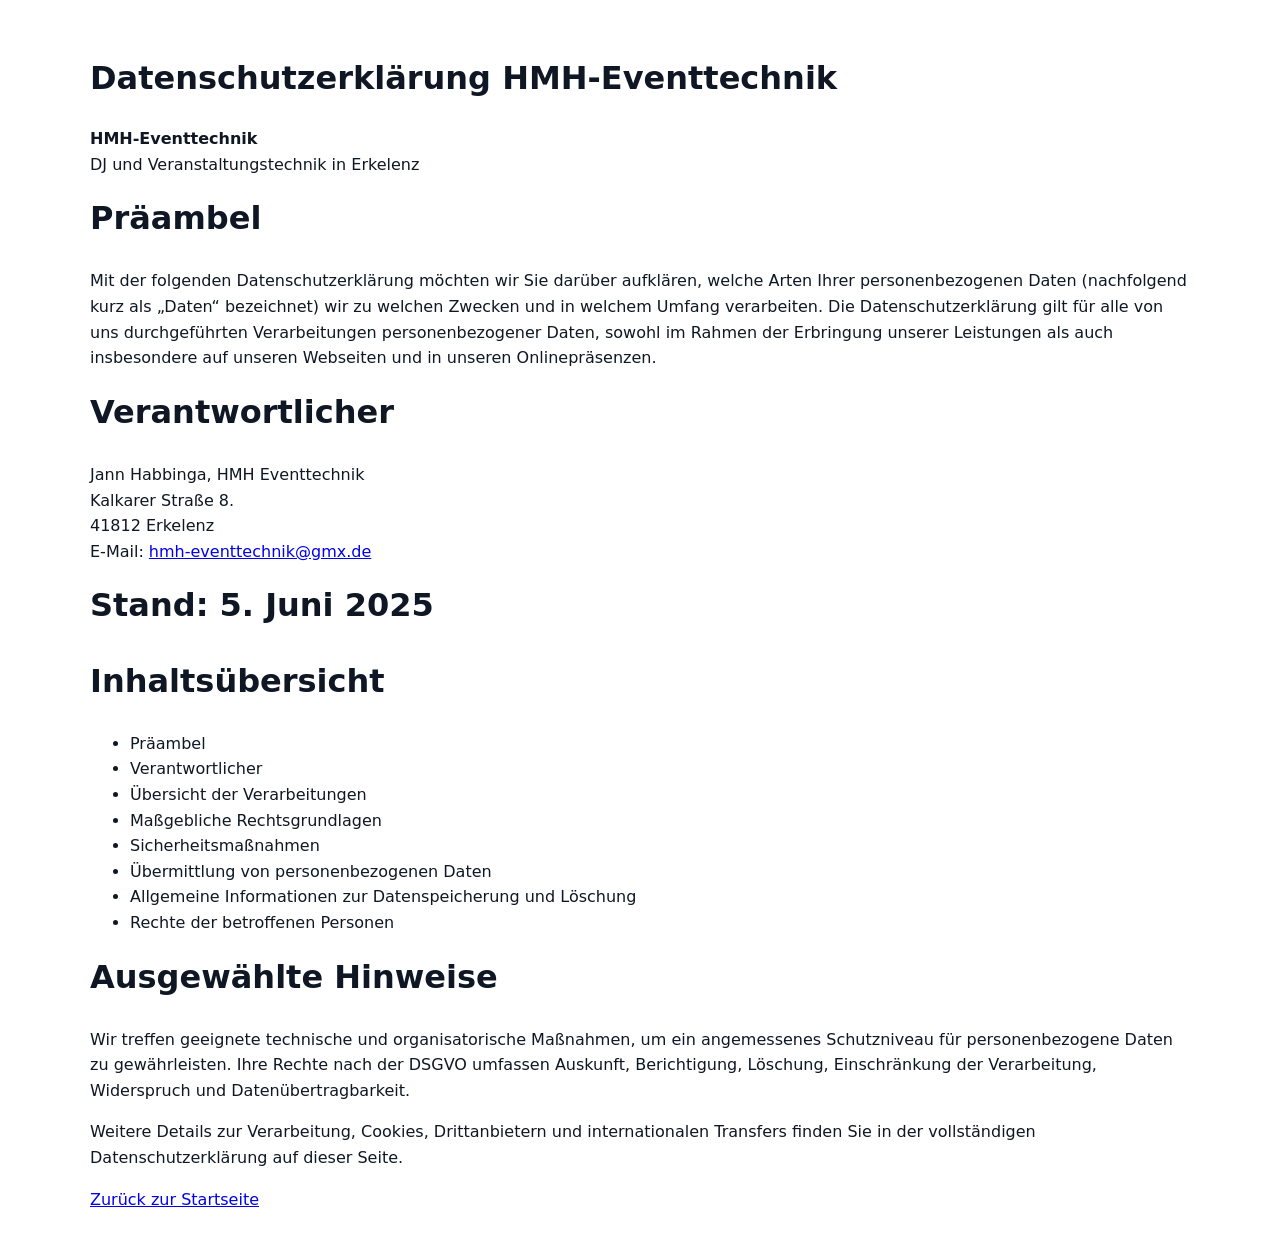
==== pages/datenschutz.html @ 4451945c "Website modernization with modals, carousel gallery, and Formspree contact form" ====
<!doctype html>
<html lang="de">
<head>
  <meta charset="utf-8" />
  <meta name="viewport" content="width=device-width,initial-scale=1" />
  <title>Datenschutzerklärung — HMH-Eventtechnik</title>
  <link rel="stylesheet" href="../styles.css" />
</head>
<body>
  <div class="container" style="padding:2rem 0">
    <h1>Datenschutzerklärung HMH-Eventtechnik</h1>
    <p><strong>HMH-Eventtechnik</strong><br>
    DJ und Veranstaltungstechnik in Erkelenz</p>

    <h2>Präambel</h2>
    <p>Mit der folgenden Datenschutzerklärung möchten wir Sie darüber aufklären, welche Arten Ihrer personenbezogenen Daten (nachfolgend kurz als „Daten“ bezeichnet) wir zu welchen Zwecken und in welchem Umfang verarbeiten. Die Datenschutzerklärung gilt für alle von uns durchgeführten Verarbeitungen personenbezogener Daten, sowohl im Rahmen der Erbringung unserer Leistungen als auch insbesondere auf unseren Webseiten und in unseren Onlinepräsenzen.</p>

    <h2>Verantwortlicher</h2>
    <p>Jann Habbinga, HMH Eventtechnik<br>
    Kalkarer Straße 8.<br>
    41812 Erkelenz<br>
    E-Mail: <a href="mailto:hmh-eventtechnik@gmx.de">hmh-eventtechnik@gmx.de</a></p>

    <h2>Stand: 5. Juni 2025</h2>

    <h2>Inhaltsübersicht</h2>
    <ul>
      <li>Präambel</li>
      <li>Verantwortlicher</li>
      <li>Übersicht der Verarbeitungen</li>
      <li>Maßgebliche Rechtsgrundlagen</li>
      <li>Sicherheitsmaßnahmen</li>
      <li>Übermittlung von personenbezogenen Daten</li>
      <li>Allgemeine Informationen zur Datenspeicherung und Löschung</li>
      <li>Rechte der betroffenen Personen</li>
    </ul>

    <h2>Ausgewählte Hinweise</h2>
    <p>Wir treffen geeignete technische und organisatorische Maßnahmen, um ein angemessenes Schutzniveau für personenbezogene Daten zu gewährleisten. Ihre Rechte nach der DSGVO umfassen Auskunft, Berichtigung, Löschung, Einschränkung der Verarbeitung, Widerspruch und Datenübertragbarkeit.</p>

    <p>Weitere Details zur Verarbeitung, Cookies, Drittanbietern und internationalen Transfers finden Sie in der vollständigen Datenschutzerklärung auf dieser Seite.</p>

    <p><a href="../index.html">Zurück zur Startseite</a></p>
  </div>
</body>
</html>
---- styles.css ----
:root{
  --bg:#ffffff;
  --text:#0f1724;
  --muted:#6b7280;
  --accent-start:#2aa0ff;
  --accent-end:#9b3b9b;
  --accent-light:#e8f4ff;
  --max-width:1100px;
  --container-padding:1rem;
  --radius:10px;
}
*{box-sizing:border-box}
body{font-family:Inter,system-ui,Segoe UI,Roboto,Arial,sans-serif;background:var(--bg);color:var(--text);line-height:1.6;margin:0}
.container{max-width:var(--max-width);margin:0 auto;padding:0 var(--container-padding)}
.site-header{background:linear-gradient(135deg,var(--accent-start) 0%,var(--accent-end) 100%);color:white}
.site-header{background:linear-gradient(135deg,var(--accent-start) 0%,var(--accent-end) 100%);color:white;position:sticky;top:0;z-index:60;transition:box-shadow .18s ease,padding .18s ease}
.header-inner{display:flex;align-items:center;justify-content:space-between;padding:.75rem 0;transition:padding .2s ease}
.logo img{height:auto;max-height:64px;width:auto;display:block;transition:max-height .2s ease}
.nav-toggle{background:transparent;border:0;color:white;font-size:1.6rem;display:inline-flex;align-items:center;gap:.5rem;padding:.25rem .5rem;border-radius:8px}
.nav-toggle:focus{outline:2px solid rgba(255,255,255,0.2)}
.main-nav{position:relative}
.main-nav ul{list-style:none;margin:0;padding:0;display:flex;gap:1rem;align-items:center}
.main-nav a{color:white;text-decoration:none;font-weight:600;padding:.35rem .5rem;border-radius:6px;transition:all .2s ease}
.main-nav a:hover{background:rgba(255,255,255,0.15);transform:translateY(-1px)}

/* mobile navigation: integrated (pushes content down) */
.main-nav{max-height:0;overflow:hidden;transition:max-height .28s ease,padding .18s ease}
.main-nav.open{max-height:420px;padding-bottom:.6rem}
.main-nav ul{display:flex;flex-direction:column;gap:.5rem;padding-top:.25rem}
.main-nav a{display:block}

@keyframes nav-drop{from{transform:translateY(-6px);opacity:0}to{transform:translateY(0);opacity:1}}

/* desktop overrides */
@media(min-width:700px){
  .main-nav{max-height:none;overflow:visible;padding:0}
  .main-nav ul{display:flex;flex-direction:row;gap:1rem;padding:0}
}

.hero{padding:4.5rem 0;background:linear-gradient(135deg,rgba(42,160,255,0.05) 0%,rgba(155,59,155,0.03) 100%)}
.hero-inner{display:flex;flex-direction:column;gap:1.5rem}
.hero h1{font-size:2rem;margin:0;line-height:1.2}
.hero h1 small{display:block;font-size:1.25rem;font-weight:500;color:var(--accent-start)}
.lead{color:var(--muted);font-size:1.05rem}
.hero-ctas{display:flex;flex-wrap:wrap;gap:1rem;margin-top:.5rem}
.btn{padding:.85rem 1.8rem;border-radius:8px;text-decoration:none;display:inline-flex;align-items:center;justify-content:center;font-weight:600;transition:all .2s ease;border:2px solid transparent;cursor:pointer}
.btn-primary{background:linear-gradient(135deg,var(--accent-start),var(--accent-end));color:white;box-shadow:0 4px 15px rgba(42,160,255,0.3)}
.btn-primary:hover{transform:translateY(-2px);box-shadow:0 6px 25px rgba(42,160,255,0.4)}
.btn-outline-light{background:rgba(255,255,255,0.35);border:2px solid white;color:#000;backdrop-filter:blur(10px);box-shadow:0 2px 8px rgba(0,0,0,0.3);font-weight:700;text-shadow:0 1px 2px rgba(255,255,255,0.3)}
.btn-outline-light:hover{background:rgba(255,255,255,0.45);transform:translateY(-2px);box-shadow:0 6px 18px rgba(0,0,0,0.35)}
.btn-ghost{background:transparent;border:1px solid rgba(0,0,0,0.08);color:var(--text)}

.section{padding:3rem 0;border-bottom:1px solid rgba(0,0,0,0.02)}
h2{margin:0 0 1.5rem 0;font-size:2rem;color:var(--text)}
.section > .container > p:first-of-type{color:var(--muted);font-size:1.05rem;margin-bottom:1.5rem}
.services-list{display:grid;grid-template-columns:1fr;gap:2rem;padding-left:0;list-style:none}
.services-list li{display:flex;flex-direction:column;align-items:center;text-align:center;padding:0}
.service-icon{width:120px;height:120px;border-radius:50%;display:flex;align-items:center;justify-content:center;margin-bottom:1.5rem;transition:all .3s ease;box-shadow:0 4px 12px rgba(42,160,255,0.15);overflow:hidden;background:rgba(42,160,255,0.1)}
.service-icon img{width:100%;height:100%;object-fit:cover;filter:brightness(1.1) contrast(1.05)}
.service-icon svg{width:70%;height:70%;object-fit:contain;filter:drop-shadow(0 2px 4px rgba(0,0,0,0.1))}
.services-list li:nth-child(1) .service-icon{background:rgba(42,160,255,0.12)}
.services-list li:nth-child(2) .service-icon{background:rgba(255,165,0,0.12)}
.services-list li:nth-child(3) .service-icon{background:rgba(155,59,155,0.12)}
.services-list li:hover .service-icon{transform:scale(1.1);box-shadow:0 8px 20px rgba(42,160,255,0.25)}
.services-list li:nth-child(1):hover .service-icon{background:rgba(42,160,255,0.18)}
.services-list li:nth-child(2):hover .service-icon{background:rgba(255,165,0,0.18)}
.services-list li:nth-child(3):hover .service-icon{background:rgba(155,59,155,0.18)}

.grid{display:grid;grid-template-columns:1fr;gap:1.5rem;margin-top:1.5rem}
.card{border-radius:var(--radius);padding:1.5rem;background:white;box-shadow:0 2px 8px rgba(16,24,40,0.08);display:flex;flex-direction:column;gap:1rem;transition:all .3s ease;border:1px solid rgba(0,0,0,0.05)}
.card:hover{transform:translateY(-4px);box-shadow:0 12px 32px rgba(16,24,40,0.15)}
.card-equipment{cursor:pointer}
.card-equipment:hover{border-color:var(--accent-start);box-shadow:0 8px 24px rgba(42,160,255,0.2)}
.card-equipment .card-body{padding:0}
.card h3{margin:0;font-size:1.2rem}
.meta{color:var(--muted);font-size:.9rem}
.card-img{width:100%;height:160px;object-fit:cover;border-radius:8px;background:#f3f4f6}

/* Gallery Styles */
.gallery{background:rgba(42,160,255,0.01)}
.gallery-carousel{display:flex;justify-content:center;margin-top:1.5rem}

.carousel-container{position:relative;width:100%;max-width:600px;aspect-ratio:1;background:#f3f4f6;border-radius:8px;overflow:hidden}
.carousel-image{width:100%;height:100%;object-fit:cover;cursor:pointer;transition:transform .2s ease}
.carousel-image:hover{transform:scale(1.02)}
.carousel-btn{position:absolute;top:50%;transform:translateY(-50%);background:rgba(255,255,255,0.9);border:0;width:50px;height:50px;border-radius:50%;font-size:1.5rem;cursor:pointer;transition:all .2s ease;display:flex;align-items:center;justify-content:center;z-index:10}
.carousel-btn:hover{background:white;transform:translateY(-50%) scale(1.1)}
.carousel-prev{left:15px}
.carousel-next{right:15px}
.carousel-dots{position:absolute;bottom:15px;left:50%;transform:translateX(-50%);display:flex;gap:0.5rem;z-index:10}
.carousel-dot{width:10px;height:10px;border-radius:50%;background:rgba(255,255,255,0.5);border:0;cursor:pointer;transition:all .2s ease}
.carousel-dot.active{background:white;width:30px;border-radius:5px}

/* gallery modal */
.lightbox{position:fixed;inset:0;display:flex;align-items:center;justify-content:center;background:rgba(2,6,23,0.85);z-index:9999;opacity:0;visibility:hidden;transition:opacity .2s ease,visibility .2s;padding:2rem}
.lightbox.open{opacity:1;visibility:visible}
.lightbox img{max-width:94%;max-height:86%;border-radius:8px;box-shadow:0 10px 40px rgba(2,6,23,0.8);transform:scale(.95);transition:transform .2s ease}
.lightbox.open img{transform:scale(1)}
.lightbox .close{position:absolute;top:18px;right:18px;color:white;background:rgba(0,0,0,0.3);border:0;font-size:2.5rem;width:50px;height:50px;border-radius:50%;display:flex;align-items:center;justify-content:center;cursor:pointer;transition:all .2s ease}
.lightbox .close:hover{background:rgba(0,0,0,0.5);transform:scale(1.1)}
.gallery-grid img{cursor:pointer}

.contact-form{display:flex;flex-direction:column;gap:1rem;max-width:520px;padding:2rem;background:white;border:2px solid #e5e7eb;border-radius:8px;box-shadow:0 2px 8px rgba(0,0,0,0.05)}
.contact-form input,.contact-form textarea{padding:.75rem;border:1px solid #e5e7eb;border-radius:6px;font-size:1rem;transition:all .2s ease}
.contact-form input:focus,.contact-form textarea:focus{outline:none;border-color:var(--accent-start);box-shadow:0 0 0 3px rgba(42,160,255,0.1)}

.contact-wrapper{display:grid;grid-template-columns:1fr;gap:3rem;align-items:start}
.contact-info{order:1}
.contact-form{order:2;max-width:100%}
.contact-logo{order:3;display:none;align-items:center;justify-content:center;padding:2rem}

.site-footer{border-top:1px solid #eef2f7;padding:2rem 0;background:#fafafa;margin-top:2rem}
.footer-inner{display:flex;justify-content:space-between;align-items:center;gap:1rem;flex-wrap:wrap}
.footer-inner p{margin:0}
.footer-social{display:flex;gap:1rem;align-items:center}
.footer-social a{color:var(--accent-start);text-decoration:none;font-weight:600;transition:all .2s ease;display:inline-flex;align-items:center;gap:0.5rem}
.footer-social a:hover{color:var(--accent-end);transform:scale(1.1)}

@media(min-width:700px){
  .hero h1{font-size:2.8rem}
  .grid{grid-template-columns:repeat(2,1fr)}
  .gallery-grid{grid-template-columns:repeat(3, 1fr)}
  .services-list{grid-template-columns:repeat(3,1fr)}
  .contact-wrapper{grid-template-columns:1fr 1fr;gap:4rem}
  .contact-info{order:1}
  .contact-form{order:2}
  .contact-logo{order:3;grid-column:2;display:flex}
}
/* compact header when scrolling */
.site-header.scrolled{box-shadow:0 6px 20px rgba(16,24,40,0.12);}
.site-header.scrolled .header-inner{padding:.45rem 0}

/* Equipment Modal */
.equipment-modal{position:fixed;inset:0;display:flex;align-items:center;justify-content:center;background:rgba(2,6,23,0.85);z-index:9999;opacity:0;visibility:hidden;transition:opacity .2s ease,visibility .2s;padding:1rem}
.equipment-modal.open{opacity:1;visibility:visible}
.equipment-modal-content{background:white;border-radius:12px;max-width:900px;width:100%;max-height:90vh;overflow-y:auto;box-shadow:0 20px 60px rgba(0,0,0,0.3);display:grid;grid-template-columns:1fr;position:relative}
.equipment-modal-close{position:absolute;top:20px;right:20px;background:rgba(0,0,0,0.1);border:0;font-size:2.5rem;width:50px;height:50px;border-radius:50%;cursor:pointer;color:var(--text);transition:all .2s ease;z-index:10}
.equipment-modal-close:hover{background:rgba(0,0,0,0.2);transform:scale(1.1)}
.equipment-modal-body{display:grid;grid-template-columns:1fr;gap:2rem;padding:2rem}
.equipment-images{position:relative;width:100%;aspect-ratio:1;border-radius:8px;overflow:hidden;background:#f3f4f6}
.equipment-modal-img{width:100%;height:100%;object-fit:cover}
.equipment-nav{position:absolute;top:50%;transform:translateY(-50%);background:rgba(255,255,255,0.9);border:0;width:50px;height:50px;border-radius:50%;font-size:1.5rem;cursor:pointer;transition:all .2s ease;display:flex;align-items:center;justify-content:center}
.equipment-nav:hover{background:white;transform:translateY(-50%) scale(1.1)}
.equipment-prev{left:15px}
.equipment-next{right:15px}
.equipment-dots{position:absolute;bottom:15px;left:50%;transform:translateX(-50%);display:flex;gap:0.5rem}
.equipment-dot{width:10px;height:10px;border-radius:50%;background:rgba(255,255,255,0.5);border:0;cursor:pointer;transition:all .2s ease}
.equipment-dot.active{background:white;width:30px;border-radius:5px}
.equipment-info h2{margin:0 0 1rem 0;color:var(--text);font-size:1.8rem}
.equipment-info p{color:var(--muted);margin:0.5rem 0;line-height:1.6}
.equipment-description{font-size:1.05rem;color:var(--text);font-weight:500;margin:0 0 1.5rem 0}
.equipment-details{display:flex;flex-direction:column;gap:1rem}
.equipment-category{color:var(--accent-start);font-weight:600;margin:0}
.equipment-tech{border-top:1px solid #eef2f7;padding-top:1rem}
.equipment-tech p{margin:0.5rem 0;color:var(--text);font-size:0.95rem}
.equipment-availability{color:var(--accent-start);font-weight:600;margin:0}

@media(min-width:700px){
  .equipment-modal-body{grid-template-columns:1fr 1fr;gap:3rem;padding:3rem}
  .equipment-images{aspect-ratio:auto;min-height:400px}
}

@media(min-width:1000px){
  .grid{grid-template-columns:repeat(3,1fr)}
  .gallery-grid{grid-template-columns:repeat(4, 1fr)}
}

/* small utilities */
.muted{color:var(--muted)}

/* Additional animations and refinements */
@keyframes slideUp{from{opacity:0;transform:translateY(20px)}to{opacity:1;transform:translateY(0)}}
.section{animation:slideUp .4s ease}

/* Keyboard navigation for lightbox */
.lightbox img:focus{outline:2px solid white;outline-offset:2px}

/* Contact Section Redesign */
.contact-container{display:grid;grid-template-columns:1fr;gap:3rem;max-width:600px;margin:0 auto}
.contact-center{text-align:center;width:100%}
.contact-center h2{margin:0 0 2rem 0;font-size:2rem}
.contact-section{margin-bottom:2rem}
.contact-section h3{font-size:1.3rem;margin:0 0 1rem 0;color:var(--text)}
.contact-section p{color:var(--muted);margin:0.5rem 0;font-size:0.95rem}
.contact-section p a{color:var(--accent-start);text-decoration:none;font-weight:600;transition:all .2s ease}
.contact-section p a:hover{color:var(--accent-end);text-decoration:underline}
.contact-highlight{background:var(--accent-light);padding:1.5rem;border-radius:8px;color:var(--text);font-size:1rem;margin-top:2rem}

.contact-form{margin-top:3rem;padding:2rem;border:2px solid #e5e7eb;border-radius:8px;background:#fafafa}
.contact-form h3{font-size:1.2rem;margin:0 0 1.5rem 0;color:var(--text)}

/* Lightbox Navigation */
.lightbox img{position:relative}
.lightbox-nav{position:absolute;top:50%;transform:translateY(-50%);background:rgba(255,255,255,0.9);border:0;width:50px;height:50px;border-radius:50%;font-size:1.5rem;cursor:pointer;transition:all .2s ease;display:flex;align-items:center;justify-content:center;z-index:11}
.lightbox-nav:hover{background:white;transform:translateY(-50%) scale(1.1)}
.lightbox-prev{left:15px}
.lightbox-next{right:15px}
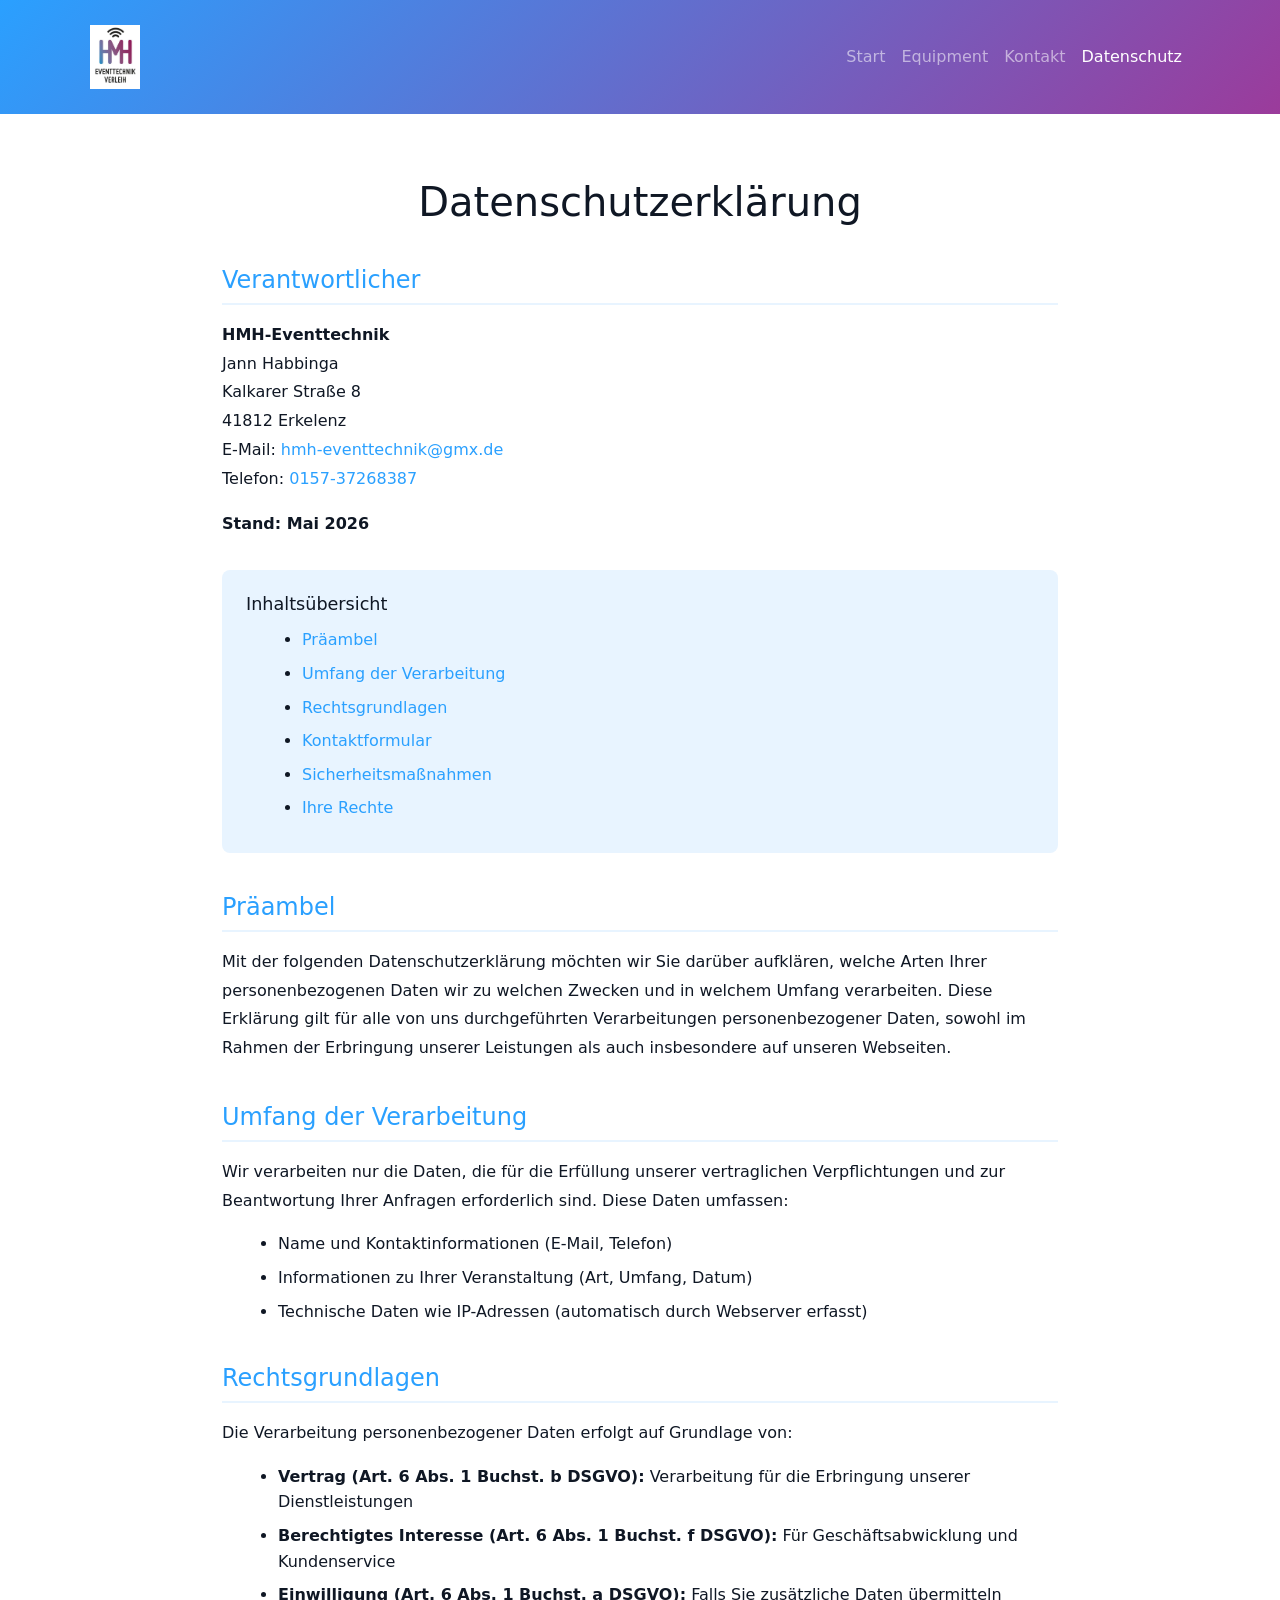
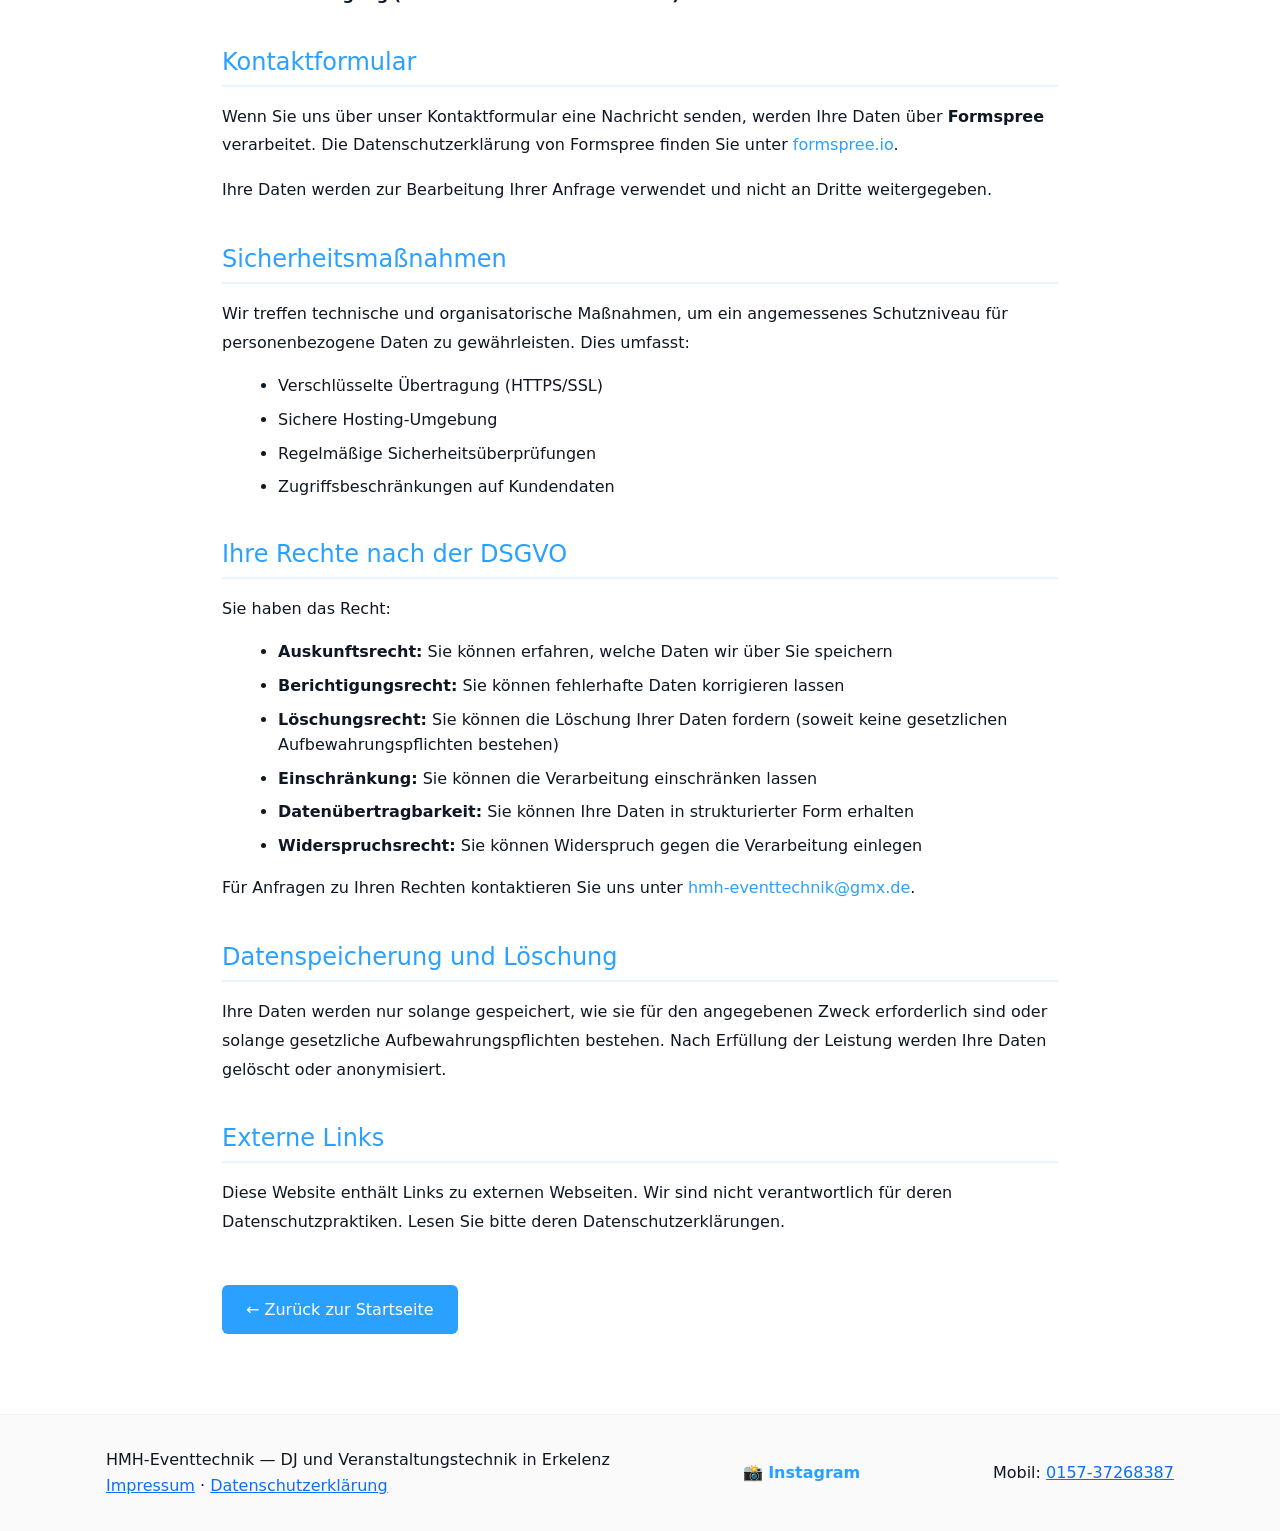
==== commit 4ee3e279: "immpressum und datenschutz update" ====
--- a/pages/datenschutz.html
+++ b/pages/datenschutz.html
@@ -3,44 +3,173 @@
 <head>
   <meta charset="utf-8" />
   <meta name="viewport" content="width=device-width,initial-scale=1" />
+  <meta name="description" content="Datenschutzerklärung von HMH-Eventtechnik" />
   <title>Datenschutzerklärung — HMH-Eventtechnik</title>
+  <link rel="icon" href="../assets/logo.png" />
+  <link href="https://cdn.jsdelivr.net/npm/bootstrap@5.3.2/dist/css/bootstrap.min.css" rel="stylesheet">
   <link rel="stylesheet" href="../styles.css" />
+  <style>
+    body { display: flex; flex-direction: column; min-height: 100vh; }
+    main { flex: 1; }
+    .legal-content { max-width: 900px; margin: 4rem auto 3rem; padding: 0 2rem; }
+    .legal-content h1 { font-size: 2.5rem; margin-bottom: 2rem; text-align: center; }
+    .legal-content h2 { font-size: 1.5rem; margin-top: 2.5rem; margin-bottom: 1rem; color: var(--accent-start); border-bottom: 2px solid var(--accent-light); padding-bottom: 0.5rem; }
+    .legal-content h3 { font-size: 1.1rem; margin-top: 1.5rem; margin-bottom: 0.75rem; }
+    .legal-content p { line-height: 1.8; margin-bottom: 1rem; color: var(--text); }
+    .legal-content a { color: var(--accent-start); text-decoration: none; }
+    .legal-content a:hover { text-decoration: underline; color: var(--accent-end); }
+    .legal-content ul, .legal-content ol { margin-left: 1.5rem; margin-bottom: 1rem; }
+    .legal-content li { margin-bottom: 0.5rem; }
+    .toc { background: var(--accent-light); padding: 1.5rem; border-radius: 8px; margin: 2rem 0; }
+    .toc ul { margin-left: 1.5rem; margin-bottom: 0; }
+    .back-button { display: inline-block; margin-top: 2rem; padding: 0.75rem 1.5rem; background: var(--accent-start) !important; color: white !important; border-radius: 6px; text-decoration: none !important; transition: all 0.2s; }
+    .back-button:hover { background: var(--accent-end); text-decoration: none; }
+    @media(max-width: 700px) {
+      .legal-content { margin: 2rem auto 2rem; }
+      .legal-content h1 { font-size: 1.8rem; margin-bottom: 1.5rem; }
+      .legal-content h2 { font-size: 1.2rem; margin-top: 1.5rem; }
+    }
+  </style>
 </head>
 <body>
-  <div class="container" style="padding:2rem 0">
-    <h1>Datenschutzerklärung HMH-Eventtechnik</h1>
-    <p><strong>HMH-Eventtechnik</strong><br>
-    DJ und Veranstaltungstechnik in Erkelenz</p>
+  <header class="site-header">
+    <nav class="navbar navbar-expand-lg navbar-dark">
+      <div class="container header-inner">
+        <a class="navbar-brand logo" href="../index.html">
+          <img src="../assets/logo.png" alt="HMH Eventtechnik Logo" />
+        </a>
+        <button class="navbar-toggler" type="button" data-bs-toggle="collapse" data-bs-target="#main-nav" aria-controls="main-nav" aria-expanded="false" aria-label="Navigation öffnen">
+          <span class="navbar-toggler-icon"></span>
+        </button>
+        <div class="collapse navbar-collapse" id="main-nav">
+          <ul class="navbar-nav ms-auto mb-2 mb-lg-0">
+            <li class="nav-item"><a class="nav-link" href="../index.html#start">Start</a></li>
+            <li class="nav-item"><a class="nav-link" href="../index.html#material">Equipment</a></li>
+            <li class="nav-item"><a class="nav-link" href="../index.html#kontakt">Kontakt</a></li>
+            <li class="nav-item"><a class="nav-link active" href="#">Datenschutz</a></li>
+          </ul>
+        </div>
+      </div>
+    </nav>
+  </header>
 
-    <h2>Präambel</h2>
-    <p>Mit der folgenden Datenschutzerklärung möchten wir Sie darüber aufklären, welche Arten Ihrer personenbezogenen Daten (nachfolgend kurz als „Daten“ bezeichnet) wir zu welchen Zwecken und in welchem Umfang verarbeiten. Die Datenschutzerklärung gilt für alle von uns durchgeführten Verarbeitungen personenbezogener Daten, sowohl im Rahmen der Erbringung unserer Leistungen als auch insbesondere auf unseren Webseiten und in unseren Onlinepräsenzen.</p>
+  <main>
+    <div class="legal-content">
+      <h1>Datenschutzerklärung</h1>
 
-    <h2>Verantwortlicher</h2>
-    <p>Jann Habbinga, HMH Eventtechnik<br>
-    Kalkarer Straße 8.<br>
-    41812 Erkelenz<br>
-    E-Mail: <a href="mailto:hmh-eventtechnik@gmx.de">hmh-eventtechnik@gmx.de</a></p>
+      <h2>Verantwortlicher</h2>
+      <p>
+        <strong>HMH-Eventtechnik</strong><br>
+        Jann Habbinga<br>
+        Kalkarer Straße 8<br>
+        41812 Erkelenz<br>
+        E-Mail: <a href="mailto:hmh-eventtechnik@gmx.de">hmh-eventtechnik@gmx.de</a><br>
+        Telefon: <a href="tel:+4915737268387">0157-37268387</a>
+      </p>
 
-    <h2>Stand: 5. Juni 2025</h2>
+      <p><strong>Stand: Mai 2026</strong></p>
 
-    <h2>Inhaltsübersicht</h2>
-    <ul>
-      <li>Präambel</li>
-      <li>Verantwortlicher</li>
-      <li>Übersicht der Verarbeitungen</li>
-      <li>Maßgebliche Rechtsgrundlagen</li>
-      <li>Sicherheitsmaßnahmen</li>
-      <li>Übermittlung von personenbezogenen Daten</li>
-      <li>Allgemeine Informationen zur Datenspeicherung und Löschung</li>
-      <li>Rechte der betroffenen Personen</li>
-    </ul>
+      <div class="toc">
+        <h3 style="margin-top:0">Inhaltsübersicht</h3>
+        <ul>
+          <li><a href="#praambel" style="color:var(--accent-start)">Präambel</a></li>
+          <li><a href="#umfang" style="color:var(--accent-start)">Umfang der Verarbeitung</a></li>
+          <li><a href="#rechtsgrundlagen" style="color:var(--accent-start)">Rechtsgrundlagen</a></li>
+          <li><a href="#kontaktformular" style="color:var(--accent-start)">Kontaktformular</a></li>
+          <li><a href="#sicherheit" style="color:var(--accent-start)">Sicherheitsmaßnahmen</a></li>
+          <li><a href="#rechte" style="color:var(--accent-start)">Ihre Rechte</a></li>
+        </ul>
+      </div>
 
-    <h2>Ausgewählte Hinweise</h2>
-    <p>Wir treffen geeignete technische und organisatorische Maßnahmen, um ein angemessenes Schutzniveau für personenbezogene Daten zu gewährleisten. Ihre Rechte nach der DSGVO umfassen Auskunft, Berichtigung, Löschung, Einschränkung der Verarbeitung, Widerspruch und Datenübertragbarkeit.</p>
+      <h2 id="praambel">Präambel</h2>
+      <p>
+        Mit der folgenden Datenschutzerklärung möchten wir Sie darüber aufklären, welche Arten Ihrer personenbezogenen Daten wir zu welchen Zwecken und in welchem Umfang verarbeiten. Diese Erklärung gilt für alle von uns durchgeführten Verarbeitungen personenbezogener Daten, sowohl im Rahmen der Erbringung unserer Leistungen als auch insbesondere auf unseren Webseiten.
+      </p>
 
-    <p>Weitere Details zur Verarbeitung, Cookies, Drittanbietern und internationalen Transfers finden Sie in der vollständigen Datenschutzerklärung auf dieser Seite.</p>
+      <h2 id="umfang">Umfang der Verarbeitung</h2>
+      <p>
+        Wir verarbeiten nur die Daten, die für die Erfüllung unserer vertraglichen Verpflichtungen und zur Beantwortung Ihrer Anfragen erforderlich sind. Diese Daten umfassen:
+      </p>
+      <ul>
+        <li>Name und Kontaktinformationen (E-Mail, Telefon)</li>
+        <li>Informationen zu Ihrer Veranstaltung (Art, Umfang, Datum)</li>
+        <li>Technische Daten wie IP-Adressen (automatisch durch Webserver erfasst)</li>
+      </ul>
 
-    <p><a href="../index.html">Zurück zur Startseite</a></p>
-  </div>
+      <h2 id="rechtsgrundlagen">Rechtsgrundlagen</h2>
+      <p>
+        Die Verarbeitung personenbezogener Daten erfolgt auf Grundlage von:
+      </p>
+      <ul>
+        <li><strong>Vertrag (Art. 6 Abs. 1 Buchst. b DSGVO):</strong> Verarbeitung für die Erbringung unserer Dienstleistungen</li>
+        <li><strong>Berechtigtes Interesse (Art. 6 Abs. 1 Buchst. f DSGVO):</strong> Für Geschäftsabwicklung und Kundenservice</li>
+        <li><strong>Einwilligung (Art. 6 Abs. 1 Buchst. a DSGVO):</strong> Falls Sie zusätzliche Daten übermitteln</li>
+      </ul>
+
+      <h2 id="kontaktformular">Kontaktformular</h2>
+      <p>
+        Wenn Sie uns über unser Kontaktformular eine Nachricht senden, werden Ihre Daten über <strong>Formspree</strong> verarbeitet. Die Datenschutzerklärung von Formspree finden Sie unter <a href="https://formspree.io/legal/privacy-policy/" target="_blank">formspree.io</a>.
+      </p>
+      <p>
+        Ihre Daten werden zur Bearbeitung Ihrer Anfrage verwendet und nicht an Dritte weitergegeben.
+      </p>
+
+      <h2 id="sicherheit">Sicherheitsmaßnahmen</h2>
+      <p>
+        Wir treffen technische und organisatorische Maßnahmen, um ein angemessenes Schutzniveau für personenbezogene Daten zu gewährleisten. Dies umfasst:
+      </p>
+      <ul>
+        <li>Verschlüsselte Übertragung (HTTPS/SSL)</li>
+        <li>Sichere Hosting-Umgebung</li>
+        <li>Regelmäßige Sicherheitsüberprüfungen</li>
+        <li>Zugriffsbeschränkungen auf Kundendaten</li>
+      </ul>
+
+      <h2 id="rechte">Ihre Rechte nach der DSGVO</h2>
+      <p>
+        Sie haben das Recht:
+      </p>
+      <ul>
+        <li><strong>Auskunftsrecht:</strong> Sie können erfahren, welche Daten wir über Sie speichern</li>
+        <li><strong>Berichtigungsrecht:</strong> Sie können fehlerhafte Daten korrigieren lassen</li>
+        <li><strong>Löschungsrecht:</strong> Sie können die Löschung Ihrer Daten fordern (soweit keine gesetzlichen Aufbewahrungspflichten bestehen)</li>
+        <li><strong>Einschränkung:</strong> Sie können die Verarbeitung einschränken lassen</li>
+        <li><strong>Datenübertragbarkeit:</strong> Sie können Ihre Daten in strukturierter Form erhalten</li>
+        <li><strong>Widerspruchsrecht:</strong> Sie können Widerspruch gegen die Verarbeitung einlegen</li>
+      </ul>
+      <p>
+        Für Anfragen zu Ihren Rechten kontaktieren Sie uns unter <a href="mailto:hmh-eventtechnik@gmx.de">hmh-eventtechnik@gmx.de</a>.
+      </p>
+
+      <h2>Datenspeicherung und Löschung</h2>
+      <p>
+        Ihre Daten werden nur solange gespeichert, wie sie für den angegebenen Zweck erforderlich sind oder solange gesetzliche Aufbewahrungspflichten bestehen. Nach Erfüllung der Leistung werden Ihre Daten gelöscht oder anonymisiert.
+      </p>
+
+      <h2>Externe Links</h2>
+      <p>
+        Diese Website enthält Links zu externen Webseiten. Wir sind nicht verantwortlich für deren Datenschutzpraktiken. Lesen Sie bitte deren Datenschutzerklärungen.
+      </p>
+
+      <a href="../index.html" class="back-button">← Zurück zur Startseite</a>
+    </div>
+  </main>
+
+  <footer class="site-footer">
+    <div class="container footer-inner">
+      <div>
+        <p>HMH-Eventtechnik — DJ und Veranstaltungstechnik in Erkelenz</p>
+        <p><a href="impressum.html">Impressum</a> · <a href="datenschutz.html">Datenschutzerklärung</a></p>
+      </div>
+      <div class="footer-social">
+        <a href="https://www.instagram.com/hmh_eventtechnik/" target="_blank" rel="noopener">📸 Instagram</a>
+      </div>
+      <div class="footer-right">
+        <p>Mobil: <a href="tel:+4915737268387">0157-37268387</a></p>
+      </div>
+    </div>
+  </footer>
+
+  <script src="https://cdn.jsdelivr.net/npm/bootstrap@5.3.2/dist/js/bootstrap.bundle.min.js"></script>
 </body>
 </html>
